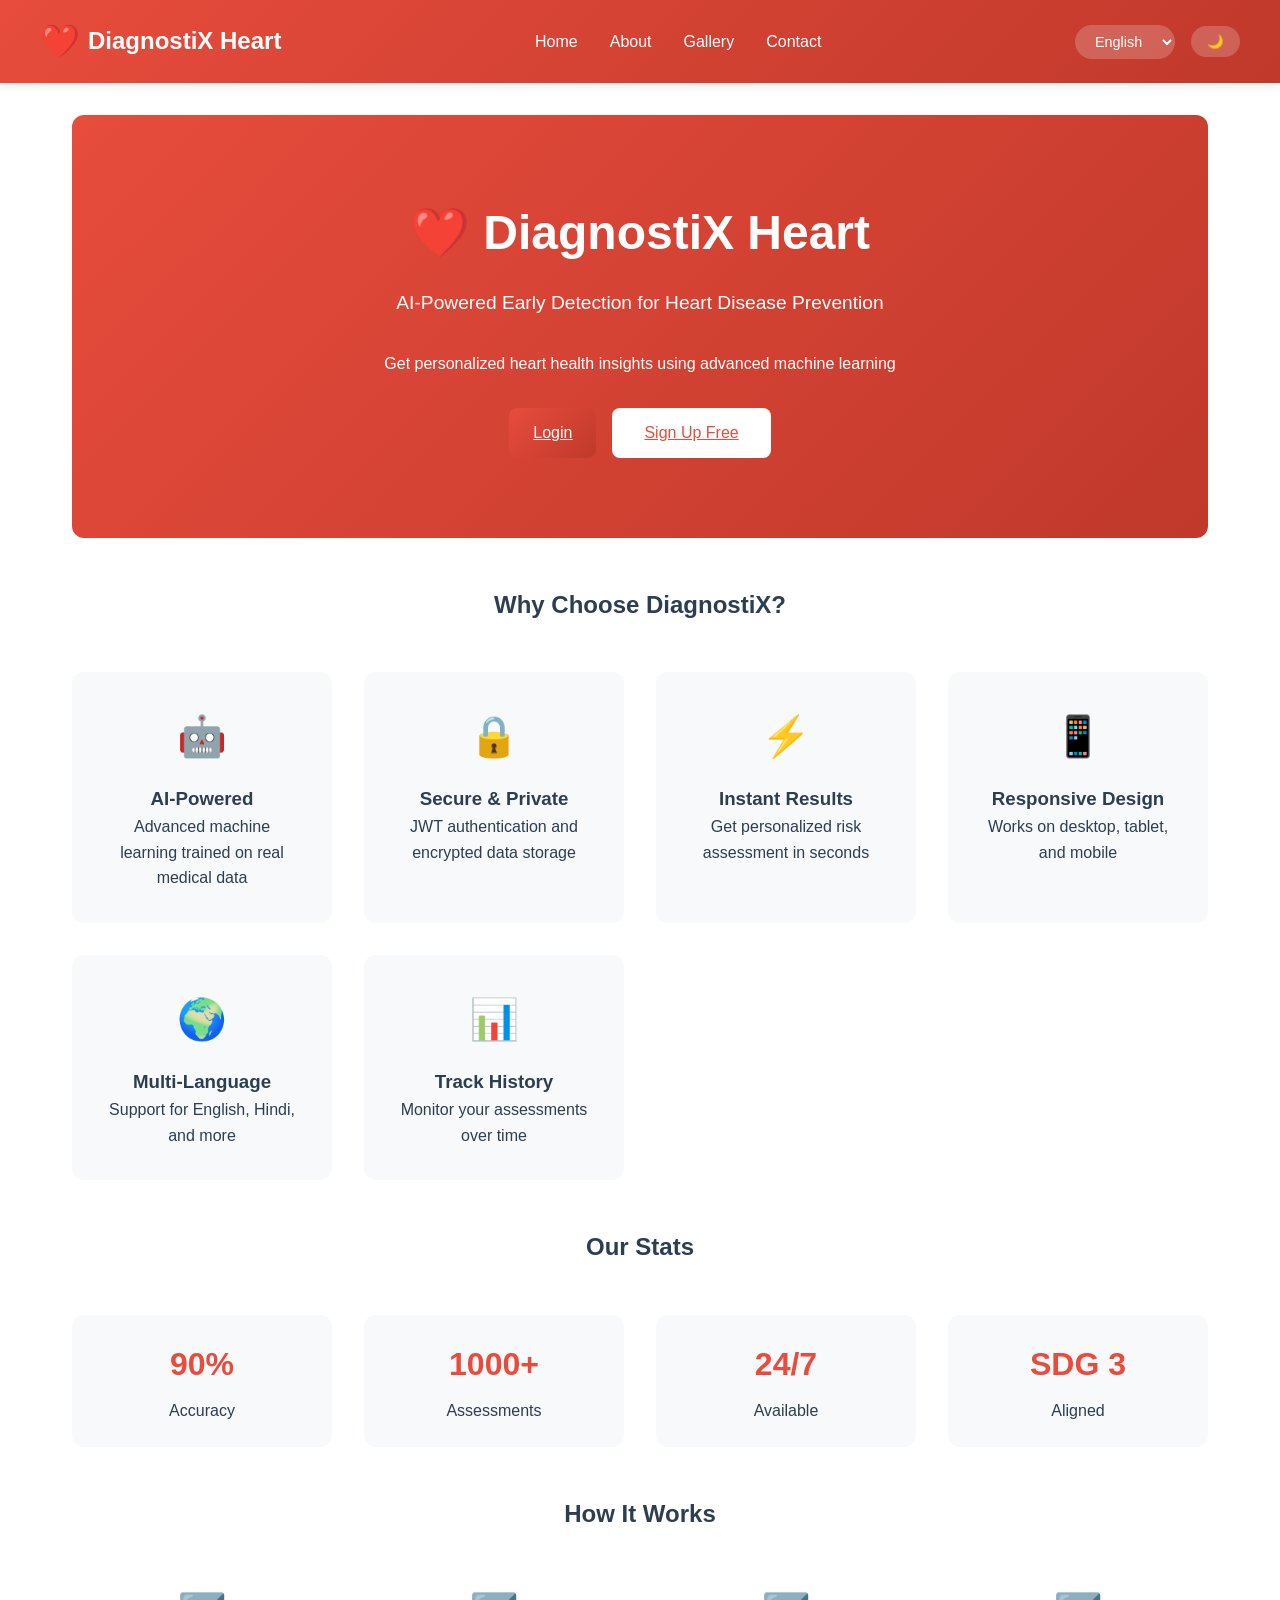
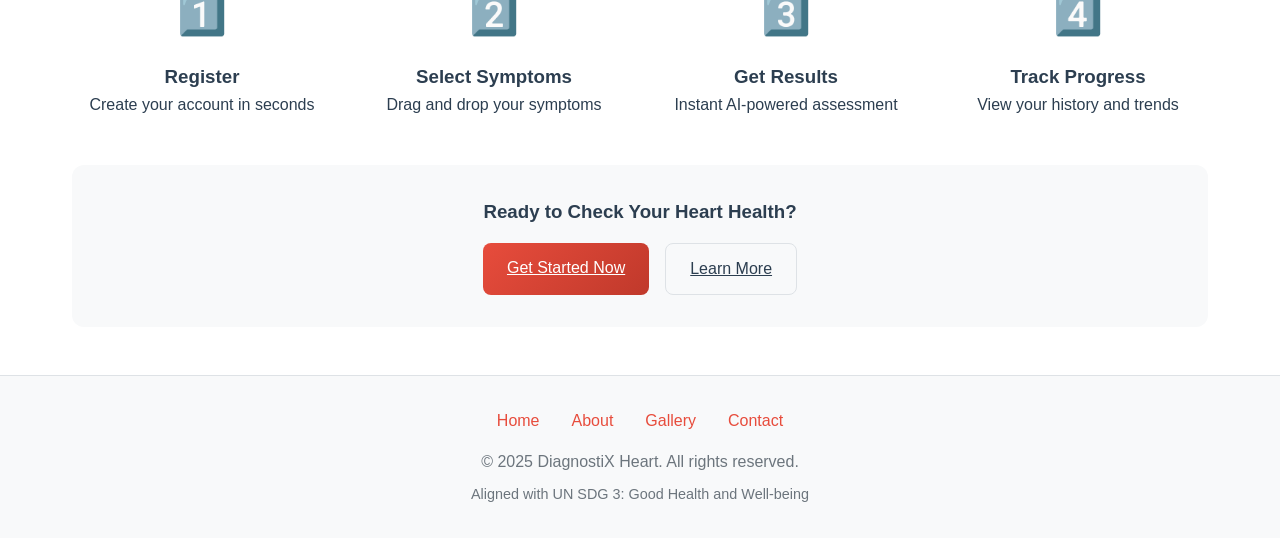
==== Frontend/index.html @ 87ea75dc "Initial commit" ====
<!DOCTYPE html>
<html lang="en" data-theme="light">
<head>
    <meta charset="UTF-8">
    <meta name="viewport" content="width=device-width, initial-scale=1.0">
    <title>DiagnostiX Heart - AI Health Prediction</title>
    <link rel="stylesheet" href="style.css">
    <style>
        .hero {
            background: linear-gradient(135deg, #e74c3c, #c0392b);
            color: white;
            padding: 5rem 2rem;
            text-align: center;
            border-radius: 12px;
            margin: 2rem 0;
        }
        .hero h1 {
            font-size: 3rem;
            margin-bottom: 1rem;
        }
        .hero p {
            font-size: 1.2rem;
            margin-bottom: 2rem;
        }
        .cta-buttons {
            display: flex;
            gap: 1rem;
            justify-content: center;
            flex-wrap: wrap;
        }
        .btn-light {
            background: white;
            color: #e74c3c;
            padding: 0.75rem 2rem;
        }
        .features {
            display: grid;
            grid-template-columns: repeat(auto-fit, minmax(250px, 1fr));
            gap: 2rem;
            margin: 3rem 0;
        }
        .feature-card {
            background: #f8f9fa;
            padding: 2rem;
            border-radius: 12px;
            text-align: center;
        }
        .feature-icon {
            font-size: 2.5rem;
            margin-bottom: 1rem;
        }
        .stats {
            display: grid;
            grid-template-columns: repeat(auto-fit, minmax(150px, 1fr));
            gap: 2rem;
            text-align: center;
            margin: 3rem 0;
        }
        .stat {
            padding: 1.5rem;
            background: #f8f9fa;
            border-radius: 12px;
        }
        .stat h3 {
            color: #e74c3c;
            font-size: 2rem;
            margin-bottom: 0.5rem;
        }
    </style>
</head>
<body>
    <header class="header">
        <div class="header-content">
            <div class="logo">
                <span class="logo-icon">❤️</span>
                <span>DiagnostiX Heart</span>
            </div>
            <nav class="nav-menu">
                <a href="index.html" class="nav-link">Home</a>
                <a href="about.html" class="nav-link">About</a>
                <a href="gallery.html" class="nav-link">Gallery</a>
                <a href="contact.html" class="nav-link">Contact</a>
            </nav>
            <div class="controls">
                <select class="lang-select" id="langSelect">
                    <option value="en">English</option>
                    <option value="hi">हिंदी</option>
                </select>
                <button class="theme-toggle" id="themeToggle">🌙</button>
            </div>
        </div>
    </header>

    <div class="container">
        <div class="hero">
            <h1>❤️ DiagnostiX Heart</h1>
            <p>AI-Powered Early Detection for Heart Disease Prevention</p>
            <p style="font-size: 1rem; margin-bottom: 2rem;">Get personalized heart health insights using advanced machine learning</p>
            <div class="cta-buttons">
                <a href="login.html" class="btn btn-primary">Login</a>
                <a href="signup.html" class="btn btn-light">Sign Up Free</a>
            </div>
        </div>

        <h2 style="text-align: center; margin: 3rem 0;">Why Choose DiagnostiX?</h2>
        <div class="features">
            <div class="feature-card">
                <div class="feature-icon">🤖</div>
                <h3>AI-Powered</h3>
                <p>Advanced machine learning trained on real medical data</p>
            </div>
            <div class="feature-card">
                <div class="feature-icon">🔒</div>
                <h3>Secure & Private</h3>
                <p>JWT authentication and encrypted data storage</p>
            </div>
            <div class="feature-card">
                <div class="feature-icon">⚡</div>
                <h3>Instant Results</h3>
                <p>Get personalized risk assessment in seconds</p>
            </div>
            <div class="feature-card">
                <div class="feature-icon">📱</div>
                <h3>Responsive Design</h3>
                <p>Works on desktop, tablet, and mobile</p>
            </div>
            <div class="feature-card">
                <div class="feature-icon">🌍</div>
                <h3>Multi-Language</h3>
                <p>Support for English, Hindi, and more</p>
            </div>
            <div class="feature-card">
                <div class="feature-icon">📊</div>
                <h3>Track History</h3>
                <p>Monitor your assessments over time</p>
            </div>
        </div>

        <h2 style="text-align: center; margin: 3rem 0;">Our Stats</h2>
        <div class="stats">
            <div class="stat">
                <h3>90%</h3>
                <p>Accuracy</p>
            </div>
            <div class="stat">
                <h3>1000+</h3>
                <p>Assessments</p>
            </div>
            <div class="stat">
                <h3>24/7</h3>
                <p>Available</p>
            </div>
            <div class="stat">
                <h3>SDG 3</h3>
                <p>Aligned</p>
            </div>
        </div>

        <h2 style="text-align: center; margin: 3rem 0;">How It Works</h2>
        <div style="display: grid; grid-template-columns: repeat(auto-fit, minmax(200px, 1fr)); gap: 2rem; margin-bottom: 3rem;">
            <div style="text-align: center;">
                <div style="font-size: 2.5rem; color: #e74c3c; margin-bottom: 1rem;">1️⃣</div>
                <h3>Register</h3>
                <p>Create your account in seconds</p>
            </div>
            <div style="text-align: center;">
                <div style="font-size: 2.5rem; color: #e74c3c; margin-bottom: 1rem;">2️⃣</div>
                <h3>Select Symptoms</h3>
                <p>Drag and drop your symptoms</p>
            </div>
            <div style="text-align: center;">
                <div style="font-size: 2.5rem; color: #e74c3c; margin-bottom: 1rem;">3️⃣</div>
                <h3>Get Results</h3>
                <p>Instant AI-powered assessment</p>
            </div>
            <div style="text-align: center;">
                <div style="font-size: 2.5rem; color: #e74c3c; margin-bottom: 1rem;">4️⃣</div>
                <h3>Track Progress</h3>
                <p>View your history and trends</p>
            </div>
        </div>

        <div style="text-align: center; padding: 2rem; background: #f8f9fa; border-radius: 12px; margin-bottom: 3rem;">
            <h3 style="margin-bottom: 1rem;">Ready to Check Your Heart Health?</h3>
            <div class="cta-buttons">
                <a href="signup.html" class="btn btn-primary">Get Started Now</a>
                <a href="gallery.html" class="btn btn-secondary">Learn More</a>
            </div>
        </div>
    </div>

    <footer style="background: #f8f9fa; padding: 2rem; text-align: center; margin-top: 3rem; border-top: 1px solid #dee2e6;">
        <div style="display: flex; gap: 2rem; justify-content: center; margin-bottom: 1rem; flex-wrap: wrap;">
            <a href="index.html" style="color: #e74c3c; text-decoration: none;">Home</a>
            <a href="about.html" style="color: #e74c3c; text-decoration: none;">About</a>
            <a href="gallery.html" style="color: #e74c3c; text-decoration: none;">Gallery</a>
            <a href="contact.html" style="color: #e74c3c; text-decoration: none;">Contact</a>
        </div>
        <p style="color: #6c757d; margin: 0.5rem 0;">&copy; 2025 DiagnostiX Heart. All rights reserved.</p>
        <p style="color: #6c757d; font-size: 0.9rem; margin: 0;">Aligned with UN SDG 3: Good Health and Well-being</p>
    </footer>

    <script src="theme.js"></script>
    <script src="i18n.js"></script>
</body>
</html>
---- Frontend/style.css ----
/* 
DiagnostiX - Unified Stylesheet
======================================
Consistent styling across all pages with theme support
*/

:root {
    /* Light Theme Colors */
    --bg-primary: #ffffff;
    --bg-secondary: #f8f9fa;
    --bg-card: #ffffff;
    --text-primary: #2c3e50;
    --text-secondary: #6c757d;
    --accent-primary: #e74c3c;
    --accent-secondary: #c0392b;
    --border-color: #dee2e6;
    --shadow: rgba(0, 0, 0, 0.1);

    /* Status Colors */
    --success: #27ae60;
    --warning: #f39c12;
    --danger: #e74c3c;
    --info: #3498db;
}

[data-theme="dark"] {
    /* Dark Theme Colors */
    --bg-primary: #1a1a2e;
    --bg-secondary: #16213e;
    --bg-card: #0f3460;
    --text-primary: #eaeaea;
    --text-secondary: #a8a8a8;
    --accent-primary: #e74c3c;
    --accent-secondary: #ff6b6b;
    --border-color: #2d3a4d;
    --shadow: rgba(0, 0, 0, 0.3);
}

/* Global Styles */
* {
    margin: 0;
    padding: 0;
    box-sizing: border-box;
}

body {
    font-family: 'Segoe UI', Tahoma, Geneva, Verdana, sans-serif;
    background-color: var(--bg-primary);
    color: var(--text-primary);
    transition: all 0.3s ease;
    line-height: 1.6;
}

/* Header */
.header {
    background: linear-gradient(135deg, var(--accent-primary), var(--accent-secondary));
    color: white;
    padding: 1rem 2rem;
    box-shadow: 0 2px 10px var(--shadow);
    position: sticky;
    top: 0;
    z-index: 1000;
}

.header-content {
    max-width: 1200px;
    margin: 0 auto;
    display: flex;
    justify-content: space-between;
    align-items: center;
}

.logo {
    font-size: 1.5rem;
    font-weight: bold;
    display: flex;
    align-items: center;
    gap: 0.5rem;
}

.logo-icon {
    font-size: 2rem;
}

.nav-menu {
    display: flex;
    gap: 2rem;
    align-items: center;
}

.nav-link {
    color: white;
    text-decoration: none;
    transition: opacity 0.3s;
}

.nav-link:hover {
    opacity: 0.8;
}

/* Controls */
.controls {
    display: flex;
    gap: 1rem;
    align-items: center;
}

.theme-toggle, .lang-select {
    background: rgba(255, 255, 255, 0.2);
    border: none;
    color: white;
    padding: 0.5rem 1rem;
    border-radius: 20px;
    cursor: pointer;
    transition: all 0.3s;
}

.theme-toggle:hover, .lang-select:hover {
    background: rgba(255, 255, 255, 0.3);
}

.lang-select {
    font-size: 0.9rem;
}

/* Container */
.container {
    max-width: 1200px;
    margin: 2rem auto;
    padding: 0 2rem;
}

/* Cards */
.card {
    background: var(--bg-card);
    border-radius: 12px;
    padding: 2rem;
    box-shadow: 0 4px 15px var(--shadow);
    border: 1px solid var(--border-color);
    margin-bottom: 2rem;
    transition: transform 0.3s, box-shadow 0.3s;
}

.card:hover {
    transform: translateY(-2px);
    box-shadow: 0 6px 20px var(--shadow);
}

.card-title {
    font-size: 1.5rem;
    margin-bottom: 1rem;
    color: var(--accent-primary);
}

/* Forms */
.form-group {
    margin-bottom: 1.5rem;
}

.form-label {
    display: block;
    margin-bottom: 0.5rem;
    font-weight: 500;
    color: var(--text-primary);
}

.form-input, .form-select {
    width: 100%;
    padding: 0.75rem;
    border: 1px solid var(--border-color);
    border-radius: 8px;
    background: var(--bg-secondary);
    color: var(--text-primary);
    font-size: 1rem;
    transition: border-color 0.3s;
}

.form-input:focus, .form-select:focus {
    outline: none;
    border-color: var(--accent-primary);
}

/* Buttons */
.btn {
    padding: 0.75rem 1.5rem;
    border: none;
    border-radius: 8px;
    font-size: 1rem;
    cursor: pointer;
    transition: all 0.3s;
    font-weight: 500;
}

.btn-primary {
    background: linear-gradient(135deg, var(--accent-primary), var(--accent-secondary));
    color: white;
}

.btn-primary:hover {
    transform: translateY(-2px);
    box-shadow: 0 4px 15px rgba(231, 76, 60, 0.3);
}

.btn-secondary {
    background: var(--bg-secondary);
    color: var(--text-primary);
    border: 1px solid var(--border-color);
}

.btn-secondary:hover {
    background: var(--border-color);
}

/* Kanban Board */
.kanban-board {
    display: grid;
    grid-template-columns: repeat(auto-fit, minmax(250px, 1fr));
    gap: 1.5rem;
    margin-top: 2rem;
}

.kanban-column {
    background: var(--bg-secondary);
    border-radius: 12px;
    padding: 1rem;
    border: 2px solid var(--border-color);
}

.kanban-header {
    font-weight: bold;
    padding: 0.75rem;
    background: var(--accent-primary);
    color: white;
    border-radius: 8px;
    margin-bottom: 1rem;
    text-align: center;
}

.kanban-item {
    background: var(--bg-card);
    padding: 1rem;
    margin-bottom: 0.75rem;
    border-radius: 8px;
    cursor: move;
    border: 1px solid var(--border-color);
    transition: all 0.3s;
}

.kanban-item:hover {
    transform: scale(1.02);
    box-shadow: 0 2px 8px var(--shadow);
}

.kanban-item.selected {
    border-color: var(--accent-primary);
    background: linear-gradient(135deg, rgba(231, 76, 60, 0.1), rgba(192, 57, 43, 0.1));
}

.kanban-item-title {
    font-weight: 500;
    margin-bottom: 0.25rem;
}

.kanban-item-desc {
    font-size: 0.85rem;
    color: var(--text-secondary);
}

/* Risk Display */
.risk-container {
    text-align: center;
    padding: 2rem;
}

.risk-percentage {
    font-size: 4rem;
    font-weight: bold;
    margin: 1rem 0;
}

.risk-percentage.low {
    color: var(--success);
}

.risk-percentage.medium {
    color: var(--warning);
}

.risk-percentage.high {
    color: var(--danger);
}

.risk-level {
    font-size: 1.5rem;
    padding: 0.5rem 1rem;
    border-radius: 20px;
    display: inline-block;
    margin-top: 1rem;
}

.risk-level.low {
    background: var(--success);
    color: white;
}

.risk-level.medium {
    background: var(--warning);
    color: white;
}

.risk-level.high {
    background: var(--danger);
    color: white;
}

/* Progress Bar */
.progress-bar {
    width: 100%;
    height: 30px;
    background: var(--bg-secondary);
    border-radius: 15px;
    overflow: hidden;
    margin: 1rem 0;
}

.progress-fill {
    height: 100%;
    transition: width 1s ease;
    border-radius: 15px;
}

/* Recommendations */
.recommendations {
    background: var(--bg-secondary);
    padding: 1.5rem;
    border-radius: 12px;
    margin-top: 2rem;
}

.recommendation-item {
    padding: 0.75rem;
    margin-bottom: 0.5rem;
    background: var(--bg-card);
    border-left: 4px solid var(--accent-primary);
    border-radius: 4px;
}

/* Responsive */
@media (max-width: 768px) {
    .header-content {
        flex-direction: column;
        gap: 1rem;
    }

    .nav-menu {
        flex-direction: column;
        gap: 0.5rem;
    }

    .kanban-board {
        grid-template-columns: 1fr;
    }

    .container {
        padding: 0 1rem;
    }
}

/* Loading Spinner */
.spinner {
    border: 4px solid var(--bg-secondary);
    border-top: 4px solid var(--accent-primary);
    border-radius: 50%;
    width: 50px;
    height: 50px;
    animation: spin 1s linear infinite;
    margin: 2rem auto;
}

@keyframes spin {
    0% { transform: rotate(0deg); }
    100% { transform: rotate(360deg); }
}

/* Alert Messages */
.alert {
    padding: 1rem;
    border-radius: 8px;
    margin-bottom: 1rem;
}

.alert-success {
    background: rgba(39, 174, 96, 0.1);
    border-left: 4px solid var(--success);
    color: var(--success);
}

.alert-error {
    background: rgba(231, 76, 60, 0.1);
    border-left: 4px solid var(--danger);
    color: var(--danger);
}

.alert-info {
    background: rgba(52, 152, 219, 0.1);
    border-left: 4px solid var(--info);
    color: var(--info);
}
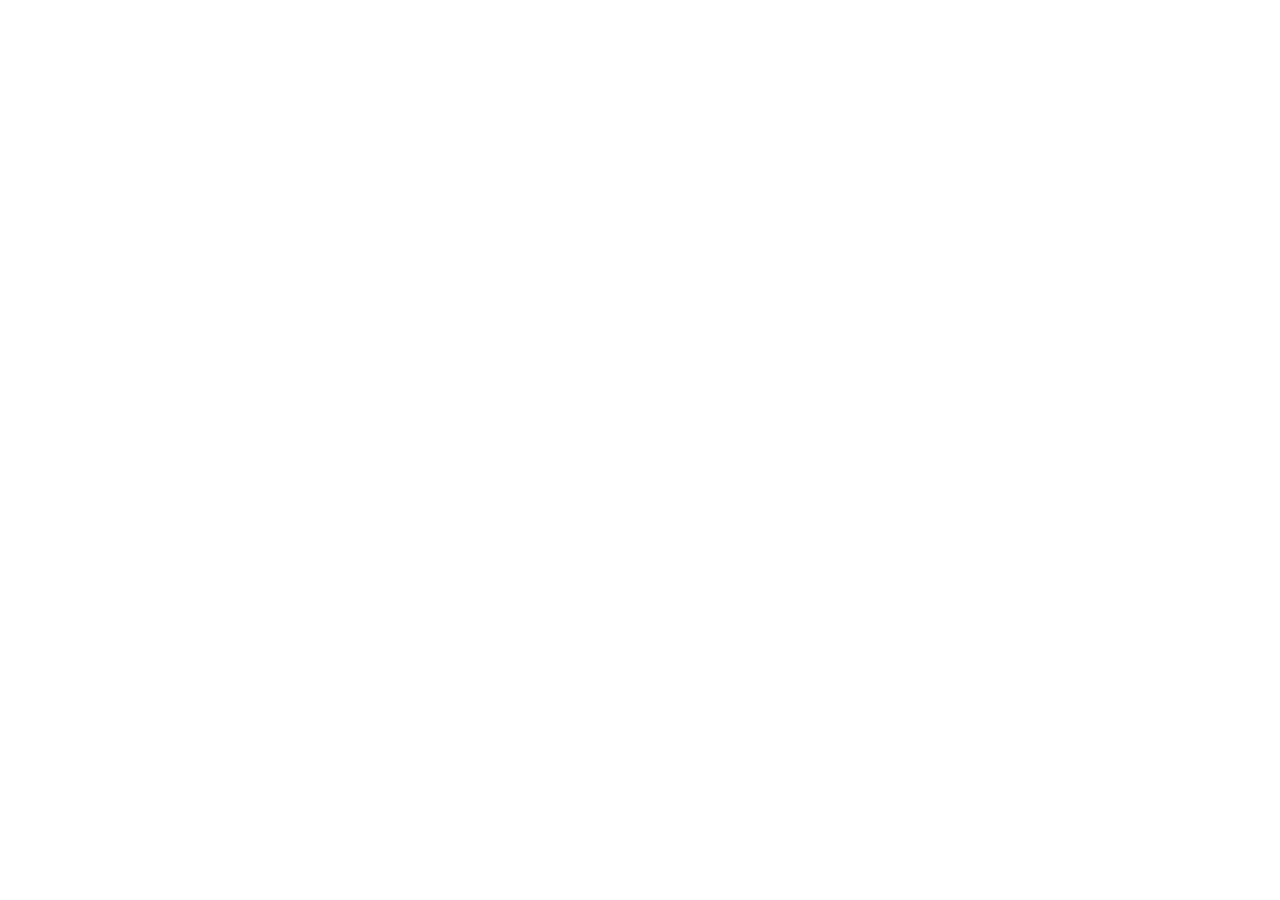
==== commit 8de0a797: "Rebuild frontend with React and enhance frontend/backend functionality" ====
--- a/Frontend/index.html
+++ b/Frontend/index.html
@@ -1,206 +1,14 @@
-<!DOCTYPE html>
-<html lang="en" data-theme="light">
-<head>
-    <meta charset="UTF-8">
-    <meta name="viewport" content="width=device-width, initial-scale=1.0">
-    <title>DiagnostiX Heart - AI Health Prediction</title>
-    <link rel="stylesheet" href="style.css">
-    <style>
-        .hero {
-            background: linear-gradient(135deg, #e74c3c, #c0392b);
-            color: white;
-            padding: 5rem 2rem;
-            text-align: center;
-            border-radius: 12px;
-            margin: 2rem 0;
-        }
-        .hero h1 {
-            font-size: 3rem;
-            margin-bottom: 1rem;
-        }
-        .hero p {
-            font-size: 1.2rem;
-            margin-bottom: 2rem;
-        }
-        .cta-buttons {
-            display: flex;
-            gap: 1rem;
-            justify-content: center;
-            flex-wrap: wrap;
-        }
-        .btn-light {
-            background: white;
-            color: #e74c3c;
-            padding: 0.75rem 2rem;
-        }
-        .features {
-            display: grid;
-            grid-template-columns: repeat(auto-fit, minmax(250px, 1fr));
-            gap: 2rem;
-            margin: 3rem 0;
-        }
-        .feature-card {
-            background: #f8f9fa;
-            padding: 2rem;
-            border-radius: 12px;
-            text-align: center;
-        }
-        .feature-icon {
-            font-size: 2.5rem;
-            margin-bottom: 1rem;
-        }
-        .stats {
-            display: grid;
-            grid-template-columns: repeat(auto-fit, minmax(150px, 1fr));
-            gap: 2rem;
-            text-align: center;
-            margin: 3rem 0;
-        }
-        .stat {
-            padding: 1.5rem;
-            background: #f8f9fa;
-            border-radius: 12px;
-        }
-        .stat h3 {
-            color: #e74c3c;
-            font-size: 2rem;
-            margin-bottom: 0.5rem;
-        }
-    </style>
-</head>
-<body>
-    <header class="header">
-        <div class="header-content">
-            <div class="logo">
-                <span class="logo-icon">❤️</span>
-                <span>DiagnostiX Heart</span>
-            </div>
-            <nav class="nav-menu">
-                <a href="index.html" class="nav-link">Home</a>
-                <a href="about.html" class="nav-link">About</a>
-                <a href="gallery.html" class="nav-link">Gallery</a>
-                <a href="contact.html" class="nav-link">Contact</a>
-            </nav>
-            <div class="controls">
-                <select class="lang-select" id="langSelect">
-                    <option value="en">English</option>
-                    <option value="hi">हिंदी</option>
-                </select>
-                <button class="theme-toggle" id="themeToggle">🌙</button>
-            </div>
-        </div>
-    </header>
-
-    <div class="container">
-        <div class="hero">
-            <h1>❤️ DiagnostiX Heart</h1>
-            <p>AI-Powered Early Detection for Heart Disease Prevention</p>
-            <p style="font-size: 1rem; margin-bottom: 2rem;">Get personalized heart health insights using advanced machine learning</p>
-            <div class="cta-buttons">
-                <a href="login.html" class="btn btn-primary">Login</a>
-                <a href="signup.html" class="btn btn-light">Sign Up Free</a>
-            </div>
-        </div>
-
-        <h2 style="text-align: center; margin: 3rem 0;">Why Choose DiagnostiX?</h2>
-        <div class="features">
-            <div class="feature-card">
-                <div class="feature-icon">🤖</div>
-                <h3>AI-Powered</h3>
-                <p>Advanced machine learning trained on real medical data</p>
-            </div>
-            <div class="feature-card">
-                <div class="feature-icon">🔒</div>
-                <h3>Secure & Private</h3>
-                <p>JWT authentication and encrypted data storage</p>
-            </div>
-            <div class="feature-card">
-                <div class="feature-icon">⚡</div>
-                <h3>Instant Results</h3>
-                <p>Get personalized risk assessment in seconds</p>
-            </div>
-            <div class="feature-card">
-                <div class="feature-icon">📱</div>
-                <h3>Responsive Design</h3>
-                <p>Works on desktop, tablet, and mobile</p>
-            </div>
-            <div class="feature-card">
-                <div class="feature-icon">🌍</div>
-                <h3>Multi-Language</h3>
-                <p>Support for English, Hindi, and more</p>
-            </div>
-            <div class="feature-card">
-                <div class="feature-icon">📊</div>
-                <h3>Track History</h3>
-                <p>Monitor your assessments over time</p>
-            </div>
-        </div>
-
-        <h2 style="text-align: center; margin: 3rem 0;">Our Stats</h2>
-        <div class="stats">
-            <div class="stat">
-                <h3>90%</h3>
-                <p>Accuracy</p>
-            </div>
-            <div class="stat">
-                <h3>1000+</h3>
-                <p>Assessments</p>
-            </div>
-            <div class="stat">
-                <h3>24/7</h3>
-                <p>Available</p>
-            </div>
-            <div class="stat">
-                <h3>SDG 3</h3>
-                <p>Aligned</p>
-            </div>
-        </div>
-
-        <h2 style="text-align: center; margin: 3rem 0;">How It Works</h2>
-        <div style="display: grid; grid-template-columns: repeat(auto-fit, minmax(200px, 1fr)); gap: 2rem; margin-bottom: 3rem;">
-            <div style="text-align: center;">
-                <div style="font-size: 2.5rem; color: #e74c3c; margin-bottom: 1rem;">1️⃣</div>
-                <h3>Register</h3>
-                <p>Create your account in seconds</p>
-            </div>
-            <div style="text-align: center;">
-                <div style="font-size: 2.5rem; color: #e74c3c; margin-bottom: 1rem;">2️⃣</div>
-                <h3>Select Symptoms</h3>
-                <p>Drag and drop your symptoms</p>
-            </div>
-            <div style="text-align: center;">
-                <div style="font-size: 2.5rem; color: #e74c3c; margin-bottom: 1rem;">3️⃣</div>
-                <h3>Get Results</h3>
-                <p>Instant AI-powered assessment</p>
-            </div>
-            <div style="text-align: center;">
-                <div style="font-size: 2.5rem; color: #e74c3c; margin-bottom: 1rem;">4️⃣</div>
-                <h3>Track Progress</h3>
-                <p>View your history and trends</p>
-            </div>
-        </div>
-
-        <div style="text-align: center; padding: 2rem; background: #f8f9fa; border-radius: 12px; margin-bottom: 3rem;">
-            <h3 style="margin-bottom: 1rem;">Ready to Check Your Heart Health?</h3>
-            <div class="cta-buttons">
-                <a href="signup.html" class="btn btn-primary">Get Started Now</a>
-                <a href="gallery.html" class="btn btn-secondary">Learn More</a>
-            </div>
-        </div>
-    </div>
-
-    <footer style="background: #f8f9fa; padding: 2rem; text-align: center; margin-top: 3rem; border-top: 1px solid #dee2e6;">
-        <div style="display: flex; gap: 2rem; justify-content: center; margin-bottom: 1rem; flex-wrap: wrap;">
-            <a href="index.html" style="color: #e74c3c; text-decoration: none;">Home</a>
-            <a href="about.html" style="color: #e74c3c; text-decoration: none;">About</a>
-            <a href="gallery.html" style="color: #e74c3c; text-decoration: none;">Gallery</a>
-            <a href="contact.html" style="color: #e74c3c; text-decoration: none;">Contact</a>
-        </div>
-        <p style="color: #6c757d; margin: 0.5rem 0;">&copy; 2025 DiagnostiX Heart. All rights reserved.</p>
-        <p style="color: #6c757d; font-size: 0.9rem; margin: 0;">Aligned with UN SDG 3: Good Health and Well-being</p>
-    </footer>
-
-    <script src="theme.js"></script>
-    <script src="i18n.js"></script>
-</body>
-</html>+<!doctype html>
+<html lang="en">
+  <head>
+    <meta charset="UTF-8" />
+    <link rel="icon" type="image/svg+xml" href="/favicon.svg" />
+    <meta name="viewport" content="width=device-width, initial-scale=1.0" />
+    <title>DiagnostiX - AI-Powered Symptom-Based Risk Screening</title>
+    <meta name="description" content="DiagnostiX is an AI-powered health screening assistant providing instant, non-invasive risk assessments for Heart, Diabetes, Kidney, and Liver disease using advanced machine learning models." />
+  </head>
+  <body>
+    <div id="root"></div>
+    <script type="module" src="/src/main.jsx"></script>
+  </body>
+</html>
